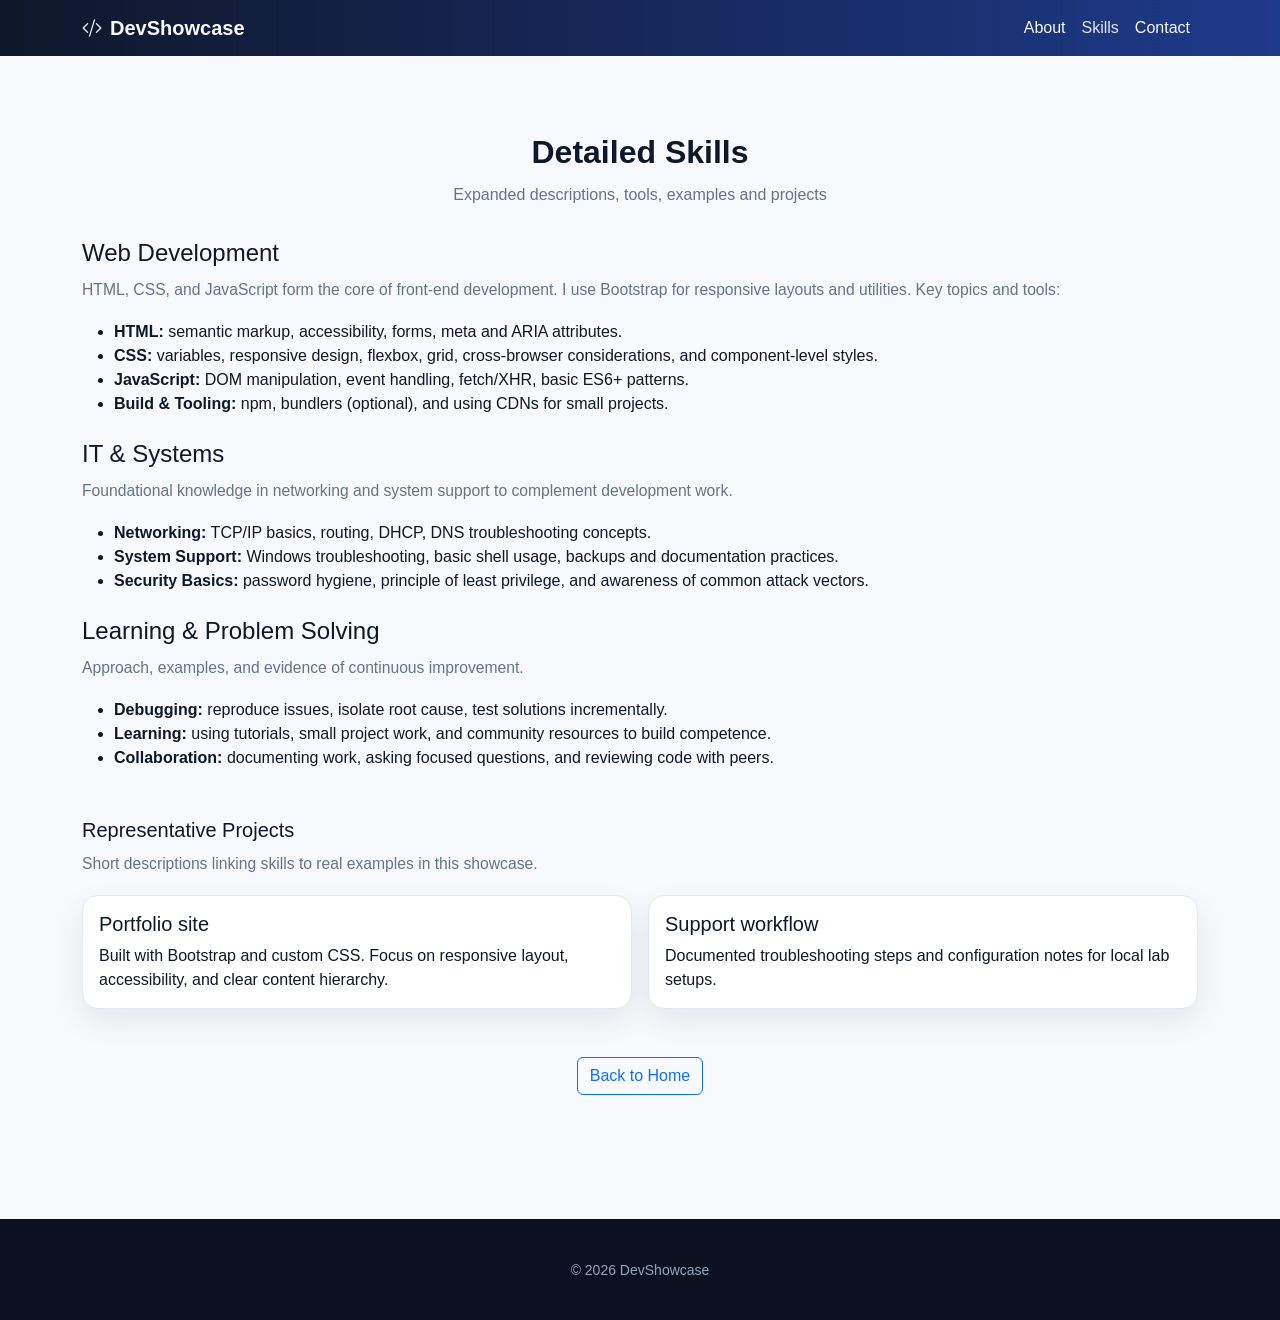
==== skills.html @ 3721557c "Add detailed skills page and navbar styles Introduce skills.html — a dedicated Detailed Skills page " ====
<!DOCTYPE html>
<html lang="en">
<head>
  <meta charset="UTF-8" />
  <meta name="viewport" content="width=device-width, initial-scale=1.0" />
  <title>Skills — DevShowcase</title>
  <link href="https://cdn.jsdelivr.net/npm/bootstrap@5.3.1/dist/css/bootstrap.min.css" rel="stylesheet" />
  <link rel="stylesheet" href="https://cdn.jsdelivr.net/npm/bootstrap-icons@1.11.3/font/bootstrap-icons.css" />
  <link rel="stylesheet" href="assets/css/styles.css" />
  <link rel="stylesheet" href="assets/css/home.css" />
</head>
<body>
  <nav class="navbar navbar-expand-lg navbar-dark sticky-top">
    <div class="container">
      <a class="navbar-brand fw-semibold" href="index.html">
        <i class="bi bi-code-slash me-2"></i>DevShowcase
      </a>
      <button class="navbar-toggler" type="button" data-bs-toggle="collapse" data-bs-target="#navMenu">
        <span class="navbar-toggler-icon"></span>
      </button>
      <div class="collapse navbar-collapse" id="navMenu">
        <ul class="navbar-nav ms-auto">
          <li class="nav-item"><a class="nav-link" href="index.html#about">About</a></li>
          <li class="nav-item"><a class="nav-link active" aria-current="page" href="skills.html">Skills</a></li>
          <li class="nav-item"><a class="nav-link" href="index.html#contact">Contact</a></li>
        </ul>
      </div>
    </div>
  </nav>

  <main class="section">
    <div class="container">
      <h1 class="section-title text-center">Detailed Skills</h1>
      <p class="section-subtitle text-center">Expanded descriptions, tools, examples and projects</p>

      <section class="mt-4">
        <h2 class="h4">Web Development</h2>
        <p class="section-text">HTML, CSS, and JavaScript form the core of front-end development. I use Bootstrap for responsive layouts and utilities. Key topics and tools:</p>
        <ul>
          <li><strong>HTML:</strong> semantic markup, accessibility, forms, meta and ARIA attributes.</li>
          <li><strong>CSS:</strong> variables, responsive design, flexbox, grid, cross-browser considerations, and component-level styles.</li>
          <li><strong>JavaScript:</strong> DOM manipulation, event handling, fetch/XHR, basic ES6+ patterns.</li>
          <li><strong>Build & Tooling:</strong> npm, bundlers (optional), and using CDNs for small projects.</li>
        </ul>
      </section>

      <section class="mt-4">
        <h2 class="h4">IT & Systems</h2>
        <p class="section-text">Foundational knowledge in networking and system support to complement development work.</p>
        <ul>
          <li><strong>Networking:</strong> TCP/IP basics, routing, DHCP, DNS troubleshooting concepts.</li>
          <li><strong>System Support:</strong> Windows troubleshooting, basic shell usage, backups and documentation practices.</li>
          <li><strong>Security Basics:</strong> password hygiene, principle of least privilege, and awareness of common attack vectors.</li>
        </ul>
      </section>

      <section class="mt-4">
        <h2 class="h4">Learning & Problem Solving</h2>
        <p class="section-text">Approach, examples, and evidence of continuous improvement.</p>
        <ul>
          <li><strong>Debugging:</strong> reproduce issues, isolate root cause, test solutions incrementally.</li>
          <li><strong>Learning:</strong> using tutorials, small project work, and community resources to build competence.</li>
          <li><strong>Collaboration:</strong> documenting work, asking focused questions, and reviewing code with peers.</li>
        </ul>
      </section>

      <section class="mt-5">
        <h3 class="h5">Representative Projects</h3>
        <p class="section-text">Short descriptions linking skills to real examples in this showcase.</p>
        <div class="row g-3">
          <div class="col-md-6">
            <div class="project-card info-card p-3">
              <h5>Portfolio site</h5>
              <p class="mb-0">Built with Bootstrap and custom CSS. Focus on responsive layout, accessibility, and clear content hierarchy.</p>
            </div>
          </div>
          <div class="col-md-6">
            <div class="project-card info-card p-3">
              <h5>Support workflow</h5>
              <p class="mb-0">Documented troubleshooting steps and configuration notes for local lab setups.</p>
            </div>
          </div>
        </div>
      </section>

      <div class="text-center mt-5">
        <a href="index.html" class="btn btn-outline-primary">Back to Home</a>
      </div>
    </div>
  </main>

  <footer class="mt-5">
    <div class="container text-center py-3">
      <small>&copy; 2026 DevShowcase</small>
    </div>
  </footer>

  <script src="https://cdn.jsdelivr.net/npm/bootstrap@5.3.1/dist/js/bootstrap.bundle.min.js"></script>
  <script src="assets/js/main.js"></script>
</body>
</html>
---- assets/css/styles.css ----
:root {
  --bg: #f7f9fc;
  --surface: #ffffff;
  --text: #0f172a;
  --muted: #64748b;
  --primary: #2563eb;
  --primary-dark: #1d4ed8;
  --border: #e2e8f0;
  --shadow: 0 12px 32px rgba(15, 23, 42, 0.08);
}

html {
  scroll-behavior: smooth;
}

body {
  background: var(--bg);
  color: var(--text);
  font-family: "Segoe UI", Roboto, Helvetica, Arial, sans-serif;
}

.navbar {
  background: linear-gradient(90deg, #0f172a, #1e3a8a);
}

.navbar-brand,
.nav-link {
  color: #f8fafc !important;
}

.navbar-brand:hover,
.nav-link:hover {
  color: #dbeafe !important;
}

.navbar-brand.active,
.nav-link.active {
  color: #e2e8f0 !important;
}


.section {
  padding: clamp(3.5rem, 6vw, 5rem) 0;
}

.section-alt {
  background: #fff;
}

.section-title {
  font-size: clamp(1.8rem, 3vw, 2rem);
  font-weight: 700;
  margin-bottom: 0.75rem;
}

.section-subtitle {
  color: var(--muted);
  margin-bottom: 2rem;
  font-size: clamp(0.95rem, 1.6vw, 1rem);
}

.info-card,
.skill-card,
.project-card {
  background: var(--surface);
  border: 1px solid var(--border);
  border-radius: 1rem;
  box-shadow: var(--shadow);
}

.info-card {
  padding: clamp(1.25rem, 3vw, 2rem);
}

.section-text {
  color: var(--muted);
  line-height: 1.8;
  font-size: clamp(0.98rem, 1.2vw, 1rem);
}

.profile-panel {
  background: transparent;
  border-radius: 1rem;
  min-height: clamp(260px, 38vw, 360px);
  display: flex;
  align-items: center;
  justify-content: center;
  overflow: hidden;
}

.profile-image {
  width: 100%;
  height: auto;
  max-width: 320px;
  max-height: 320px;
  object-fit: cover;
  object-position: center;
  display: block;
  border: 2px solid #e2e8f0;
  border-radius: 1rem;
  box-shadow: 0 8px 18px rgba(15, 23, 42, 0.08);
  background: #ffffff;
  outline: none;
}

.skill-card {
  padding: 1.5rem 1rem;
  text-align: center;
  height: 100%;
}

.skill-icon {
  font-size: 2rem;
  color: var(--primary);
  margin-bottom: 0.75rem;
}

.project-card {
  overflow: hidden;
  height: 100%;
}

.project-media {
  height: clamp(180px, 22vw, 220px);
  display: flex;
  align-items: center;
  justify-content: center;
  color: #fff;
  font-size: clamp(2rem, 4vw, 3rem);
  background: linear-gradient(135deg, #2563eb, #7c3aed);
}

.project-two {
  background: linear-gradient(135deg, #ec4899, #ef4444);
}

.project-three {
  background: linear-gradient(135deg, #14b8a6, #0ea5e9);
}

.badge-tech {
  display: inline-block;
  background: #eef4ff;
  color: var(--primary);
  font-size: 0.85rem;
  font-weight: 600;
  padding: 0.35rem 0.65rem;
  border-radius: 999px;
  margin: 0.2rem;
}

.contact {
  background: linear-gradient(135deg, #0f172a, #1e3a8a);
}

.contact .section-subtitle {
  color: #dbeafe;
}

.contact-card {
  background: rgba(255, 255, 255, 0.08);
  border: 1px solid rgba(255, 255, 255, 0.12);
  border-radius: 1rem;
  padding: 1.5rem;
  height: 100%;
}

.contact-list li {
  display: flex;
  align-items: center;
  gap: 0.75rem;
  color: #e2e8f0;
  margin-bottom: 0.9rem;
}

.contact-list a,
.social-links a,
.nav-link,
.navbar-brand {
  color: inherit;
  text-decoration: none;
}

.contact-list a:hover,
.social-links a:hover,
.nav-link:hover,
.navbar-brand:hover {
  color: #bfdbfe;
}

.social-links {
  display: flex;
  gap: 0.8rem;
  flex-wrap: wrap;
}

.social-links a,
.social-links button {
  display: inline-flex;
  align-items: center;
  justify-content: center;
  min-width: 48px;
  height: 48px;
  padding: 0 0.75rem;
  border-radius: 999px;
  background: #ffffff;
  color: #0f172a;
  text-decoration: none;
  transition: transform 0.2s ease;
  border: 0;
}

.social-links a:hover,
.social-links button:hover {
  transform: translateY(-2px);
}

.social-link-text {
  gap: 0.4rem;
  font-size: 0.95rem;
  font-weight: 600;
}

.back-to-top {
  position: fixed;
  right: 1rem;
  bottom: 1rem;
  width: 52px;
  height: 52px;
  display: inline-flex;
  align-items: center;
  justify-content: center;
  z-index: 1000;
  box-shadow: 0 10px 24px rgba(37, 99, 235, 0.35);
  opacity: 0;
  visibility: hidden;
  transition: opacity 0.2s ease, visibility 0.2s ease;
}

.back-to-top.visible {
  opacity: 1;
  visibility: visible;
}

footer {
  background: #0b1120;
  color: #94a3b8;
  padding: 1.4rem 0;
}

@media (max-width: 767.98px) {
  .contact form {
    padding: 0 0.25rem;
  }
}

.btn-primary {
  background: var(--primary);
  border-color: var(--primary);
}

.btn-primary:hover {
  background: var(--primary-dark);
  border-color: var(--primary-dark);
}
---- assets/css/home.css ----
/* Home-specific styles moved from styles.css */

.hero {
	background:
		radial-gradient(circle at top right, rgba(37, 99, 235, 0.18), transparent 18%),
		linear-gradient(135deg, #0f172a 0%, #1e3a8a 100%);
	color: #fff;
	padding: clamp(5rem, 9vw, 7rem) 0;
}

.hero .lead {
	max-width: 700px;
	color: #cbd5e1;
	font-size: clamp(1rem, 2vw, 1.25rem);
}

.profile-panel {
	background: transparent;
	border-radius: 1rem;
	min-height: clamp(260px, 38vw, 360px);
	display: flex;
	align-items: center;
	justify-content: center;
	overflow: hidden;
}

.profile-image {
	width: 100%;
	height: auto;
	max-width: 320px;
	max-height: 320px;
	object-fit: cover;
	object-position: center;
	display: block;
	border: 2px solid #e2e8f0;
	border-radius: 1rem;
	box-shadow: 0 8px 18px rgba(15, 23, 42, 0.08);
	background: #ffffff;
	outline: none;
}

.project-media {
	height: clamp(180px, 22vw, 220px);
	display: flex;
	align-items: center;
	justify-content: center;
	color: #fff;
	font-size: clamp(2rem, 4vw, 3rem);
	background: linear-gradient(135deg, #2563eb, #7c3aed);
}

.project-two {
	background: linear-gradient(135deg, #ec4899, #ef4444);
}

.project-three {
	background: linear-gradient(135deg, #14b8a6, #0ea5e9);
}

@media (max-width: 767.98px) {
	.hero .btn {
		width: 100%;
	}

	.hero .d-flex {
		flex-direction: column;
	}
}
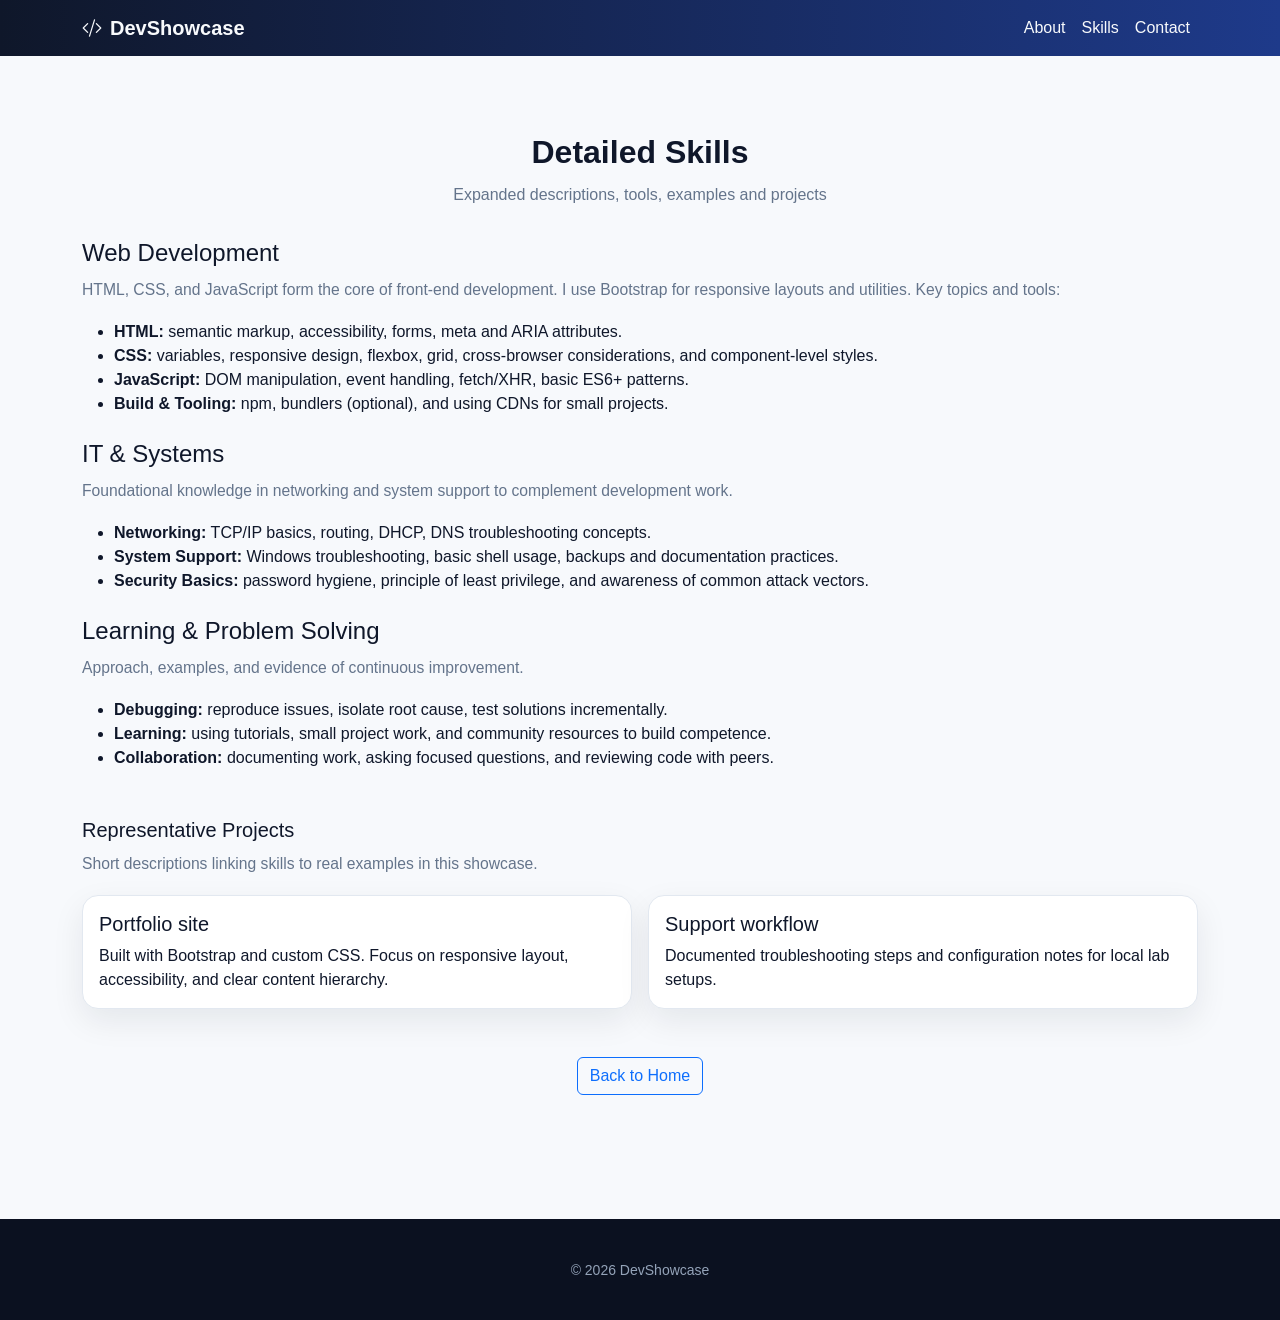
==== commit b4873e18: "Add comments/docs to CSS, JS and skills.html Add clarifying comments and documentation across the co" ====
--- a/skills.html
+++ b/skills.html
@@ -1,6 +1,9 @@
 <!DOCTYPE html>
 <html lang="en">
 <head>
+  <!-- Head metadata and stylesheet links.
+       Note: `styles.css` contains global tokens and components; `home.css` currently holds home-specific visuals
+       but is included here to reuse shared component styles. Keep CSS ordering: general -> page-specific. -->
   <meta charset="UTF-8" />
   <meta name="viewport" content="width=device-width, initial-scale=1.0" />
   <title>Skills — DevShowcase</title>
@@ -10,6 +13,7 @@
   <link rel="stylesheet" href="assets/css/home.css" />
 </head>
 <body>
+  <!-- Navigation: links back to the home page and to contact anchors on the home page. -->
   <nav class="navbar navbar-expand-lg navbar-dark sticky-top">
     <div class="container">
       <a class="navbar-brand fw-semibold" href="index.html">
@@ -28,6 +32,8 @@
     </div>
   </nav>
 
+  <!-- Main content: detailed breakdown of skills, tools, and representative projects.
+       This page is standalone and can be maintained independently of the home summary. -->
   <main class="section">
     <div class="container">
       <h1 class="section-title text-center">Detailed Skills</h1>
@@ -84,6 +90,7 @@
       </section>
 
       <div class="text-center mt-5">
+        <!-- Return to the home page summary. Use site-wide components from `styles.css` for consistency. -->
         <a href="index.html" class="btn btn-outline-primary">Back to Home</a>
       </div>
     </div>
--- a/assets/css/styles.css
+++ b/assets/css/styles.css
@@ -1,93 +1,146 @@
+/*
+  styles.css
+  Project-specific styling for DevShowcase.
+  This file defines the visual theme, layout, card styles, responsive behavior,
+  and component appearance used throughout the portfolio website.
+*/
+
+/* Theme variables for consistent colors, elevation, and spacing. */
 :root {
-  --bg: #f7f9fc;
-  --surface: #ffffff;
-  --text: #0f172a;
-  --muted: #64748b;
-  --primary: #2563eb;
-  --primary-dark: #1d4ed8;
-  --border: #e2e8f0;
-  --shadow: 0 12px 32px rgba(15, 23, 42, 0.08);
-}
-
+  --bg: #f7f9fc; /* Page background color */
+  --surface: #ffffff; /* Card and panel backgrounds */
+  --text: #0f172a; /* Primary text color */
+  --muted: #64748b; /* Paragraph and secondary text color */
+  --primary: #2563eb; /* Primary brand color */
+  --primary-dark: #1d4ed8; /* Darker primary color for hover states */
+  --border: #e2e8f0; /* Light border for cards and panels */
+  --shadow: 0 12px 32px rgba(15, 23, 42, 0.08); /* Soft drop shadow */
+}
+
+/* Enable smooth scrolling for internal anchor navigation. */
 html {
   scroll-behavior: smooth;
 }
 
+/* Base page typography and background for the entire site. */
 body {
   background: var(--bg);
   color: var(--text);
   font-family: "Segoe UI", Roboto, Helvetica, Arial, sans-serif;
 }
 
+/* Navbar background uses a dark gradient to contrast with page sections. */
 .navbar {
   background: linear-gradient(90deg, #0f172a, #1e3a8a);
 }
-
+/*
+  Global design tokens and site-wide CSS variables.
+  - Keep color and spacing tokens here so they are reused across pages.
+  - Changing these values affects the entire site (primary color, background, text).
+*/
+
+/* Ensure nav text remains visible on the dark navbar background. */
 .navbar-brand,
 .nav-link {
   color: #f8fafc !important;
 }
 
-.navbar-brand:hover,
-.nav-link:hover {
-  color: #dbeafe !important;
-}
-
-.navbar-brand.active,
-.nav-link.active {
-  color: #e2e8f0 !important;
-}
-
-
+/* Hero section visual design and spacing. */
+.hero {
+  background:
+    radial-gradient(circle at top right, rgba(37, 99, 235, 0.18), transparent 18%),
+    linear-gradient(135deg, #0f172a 0%, #1e3a8a 100%);
+  color: #fff;
+  padding: clamp(5rem, 9vw, 7rem) 0;
+}
+/* Navbar/link color notes:
+   - `.navbar` uses a dark gradient background for contrast.
+   - `.navbar-brand` and `.nav-link` are forced to a light color for readability.
+   - `!important` is used to override Bootstrap defaults where necessary.
+*/
+
+/* Text styling for the hero subtitle paragraph. */
+.hero .lead {
+  max-width: 700px;
+/*
+  Section utilities
+  - `.section` provides consistent vertical spacing between major page blocks.
+  - `.section-alt` is used for alternating backgrounds (white surface vs. page background).
+*/
+  color: #cbd5e1;
+  font-size: clamp(1rem, 2vw, 1.25rem);
+}
+
+/* General vertical spacing for all section blocks. */
 .section {
   padding: clamp(3.5rem, 6vw, 5rem) 0;
 }
 
+/* Alternate background for non-hero sections to separate content visually. */
 .section-alt {
   background: #fff;
 }
 
+/* Section headings use responsive sizing and strong weight. */
+/* Card components
+   - Reused by About, Skills, and Projects sections.
+   - Keep padding/typography small and component-specific styles in the page CSS (e.g. home.css).
+*/
 .section-title {
   font-size: clamp(1.8rem, 3vw, 2rem);
   font-weight: 700;
   margin-bottom: 0.75rem;
 }
 
+/* Section subtitle text with muted color and spacing. */
 .section-subtitle {
   color: var(--muted);
   margin-bottom: 2rem;
   font-size: clamp(0.95rem, 1.6vw, 1rem);
 }
 
+/* Shared card styling for informational panels and feature cards. */
 .info-card,
 .skill-card,
 .project-card {
   background: var(--surface);
   border: 1px solid var(--border);
   border-radius: 1rem;
+/* Project card visuals
+   - Provides a tall color block that visually represents a project.
+   - Variants (`.project-two`, `.project-three`) are decorative gradients.
+*/
   box-shadow: var(--shadow);
 }
 
+/* Additional padding on the about/info card for readability. */
 .info-card {
   padding: clamp(1.25rem, 3vw, 2rem);
 }
 
+/* Paragraph body text styling used in content sections. */
 .section-text {
   color: var(--muted);
   line-height: 1.8;
   font-size: clamp(0.98rem, 1.2vw, 1rem);
 }
 
+/* Container for the profile image, centered and clipped gracefully. */
 .profile-panel {
   background: transparent;
   border-radius: 1rem;
   min-height: clamp(260px, 38vw, 360px);
+/* Social link buttons
+   - Small circular elements used in the contact area to link to external profiles.
+   - Kept white so icons remain visible on the dark contact background.
+*/
   display: flex;
   align-items: center;
   justify-content: center;
   overflow: hidden;
 }
 
+/* Profile image appearance and responsive maximum sizing. */
 .profile-image {
   width: 100%;
   height: auto;
@@ -97,29 +150,40 @@
   object-position: center;
   display: block;
   border: 2px solid #e2e8f0;
+/* Floating Back-to-top
+   - Hidden by default, toggled via JS when the user scrolls down.
+   - Kept accessible with `aria-label` in the HTML.
+*/
   border-radius: 1rem;
   box-shadow: 0 8px 18px rgba(15, 23, 42, 0.08);
   background: #ffffff;
   outline: none;
 }
 
+/* Responsive helpers
+   - Media queries are intentionally narrow and only change layout/padding for small screens.
+*/
+/* Skill cards are centered and sized to fill available space. */
 .skill-card {
   padding: 1.5rem 1rem;
   text-align: center;
   height: 100%;
 }
 
+/* Icon styling inside each skill card. */
 .skill-icon {
   font-size: 2rem;
   color: var(--primary);
   margin-bottom: 0.75rem;
 }
 
+/* Placeholder project card styling kept for future expansion. */
 .project-card {
   overflow: hidden;
   height: 100%;
 }
 
+/* Example project media styling for future project cards. */
 .project-media {
   height: clamp(180px, 22vw, 220px);
   display: flex;
@@ -138,6 +202,7 @@
   background: linear-gradient(135deg, #14b8a6, #0ea5e9);
 }
 
+/* Reusable technology badge styling for future content tags. */
 .badge-tech {
   display: inline-block;
   background: #eef4ff;
@@ -149,14 +214,17 @@
   margin: 0.2rem;
 }
 
+/* Contact section uses a darker gradient to stand out from other content. */
 .contact {
   background: linear-gradient(135deg, #0f172a, #1e3a8a);
 }
 
+/* Contact section subtitle color to improve contrast on dark background. */
 .contact .section-subtitle {
   color: #dbeafe;
 }
 
+/* Contact cards maintain the same elevated style as other card elements. */
 .contact-card {
   background: rgba(255, 255, 255, 0.08);
   border: 1px solid rgba(255, 255, 255, 0.12);
@@ -165,6 +233,7 @@
   height: 100%;
 }
 
+/* Contact list items align icons with text and use spacing for readability. */
 .contact-list li {
   display: flex;
   align-items: center;
@@ -173,6 +242,7 @@
   margin-bottom: 0.9rem;
 }
 
+/* Preserve inherited link color and remove underline decoration. */
 .contact-list a,
 .social-links a,
 .nav-link,
@@ -181,6 +251,7 @@
   text-decoration: none;
 }
 
+/* Hover states for links to provide visual feedback. */
 .contact-list a:hover,
 .social-links a:hover,
 .nav-link:hover,
@@ -188,12 +259,14 @@
   color: #bfdbfe;
 }
 
+/* Social links are grouped and wrapped on smaller screens. */
 .social-links {
   display: flex;
   gap: 0.8rem;
   flex-wrap: wrap;
 }
 
+/* Button and social icon styles for consistent shape and spacing. */
 .social-links a,
 .social-links button {
   display: inline-flex;
@@ -210,17 +283,20 @@
   border: 0;
 }
 
+/* Slight lift on hover to indicate interactivity. */
 .social-links a:hover,
 .social-links button:hover {
   transform: translateY(-2px);
 }
 
+/* Text button variant for the email modal trigger. */
 .social-link-text {
   gap: 0.4rem;
   font-size: 0.95rem;
   font-weight: 600;
 }
 
+/* Back-to-top button is initially hidden and shown by JavaScript. */
 .back-to-top {
   position: fixed;
   right: 1rem;
@@ -237,22 +313,61 @@
   transition: opacity 0.2s ease, visibility 0.2s ease;
 }
 
+/* Visible state for the back-to-top button when page is scrolled. */
 .back-to-top.visible {
   opacity: 1;
   visibility: visible;
 }
 
+/* Footer styling for the page bottom. */
 footer {
   background: #0b1120;
   color: #94a3b8;
   padding: 1.4rem 0;
 }
 
+/* Mobile-specific adjustments for smaller screens. */
 @media (max-width: 767.98px) {
+  .hero .btn {
+    width: 100%;
+  }
+
+  .hero .d-flex {
+    flex-direction: column;
+  }
+}
+
+/* Extra responsive rules enhance readability and compact layouts. */
+@media (max-width: 575.98px) {
+  .navbar-brand {
+    font-size: 0.95rem;
+  }
+
+  .section {
+    padding: 3rem 0;
+  }
+
+  .info-card,
+  .skill-card,
+  .project-card {
+    border-radius: 0.85rem;
+  }
+}
+
+/* Primary button theme colors used consistently across the site. */
+.btn-primary {
+  background: var(--primary);
+  border-color: var(--primary);
+}
+
+.btn-primary:hover {
+  background: var(--primary-dark);
+  border-color: var(--primary-dark);
+}
+
   .contact form {
     padding: 0 0.25rem;
   }
-}
 
 .btn-primary {
   background: var(--primary);
--- a/assets/css/home.css
+++ b/assets/css/home.css
@@ -1,4 +1,17 @@
 /* Home-specific styles moved from styles.css */
+
+/*
+	Home page stylesheet
+
+	Purpose:
+	- Contains styles that are specific to the home page only (hero, profile panel, project visuals).
+	- Keeps page-level decorative rules separate from `styles.css` which holds site-wide tokens and components.
+
+	Maintenance notes:
+	- Only add selectors here that are used exclusively on the home page markup.
+	- Avoid redefining color variables here; update tokens in `styles.css` when needed.
+	- Small responsive tweaks for the home layout live here.
+*/
 
 .hero {
 	background:
@@ -8,11 +21,21 @@
 	padding: clamp(5rem, 9vw, 7rem) 0;
 }
 
+/* Hero block
+	 - Large, attention-grabbing header for the landing page.
+	 - Uses layered gradients for a subtle decorative effect.
+	 - Padding uses `clamp()` to scale between a sensible min and max.
+*/
+
 .hero .lead {
 	max-width: 700px;
 	color: #cbd5e1;
 	font-size: clamp(1rem, 2vw, 1.25rem);
 }
+
+/* Hero lead paragraph
+	 - Constrains line-length for readability and scales text responsively.
+*/
 
 .profile-panel {
 	background: transparent;
@@ -23,6 +46,10 @@
 	justify-content: center;
 	overflow: hidden;
 }
+
+/* Profile panel
+	 - Centers the profile image and ensures a consistent visual block height.
+*/
 
 .profile-image {
 	width: 100%;
@@ -39,6 +66,11 @@
 	outline: none;
 }
 
+/* Profile image
+	 - Constrain dimensions to keep layout stable across devices.
+	 - `object-fit: cover` preserves aspect ratio while filling the container.
+*/
+
 .project-media {
 	height: clamp(180px, 22vw, 220px);
 	display: flex;
@@ -48,6 +80,11 @@
 	font-size: clamp(2rem, 4vw, 3rem);
 	background: linear-gradient(135deg, #2563eb, #7c3aed);
 }
+
+/* Project media block
+	 - Used to create a colorful, visual header within each project card.
+	 - Keep content minimal (icon or short title) to preserve the visual.
+*/
 
 .project-two {
 	background: linear-gradient(135deg, #ec4899, #ef4444);
@@ -66,3 +103,7 @@
 		flex-direction: column;
 	}
 }
+
+/* Mobile-specific home tweaks
+	 - Stack action buttons under the hero on narrow viewports for better tap targets.
+*/
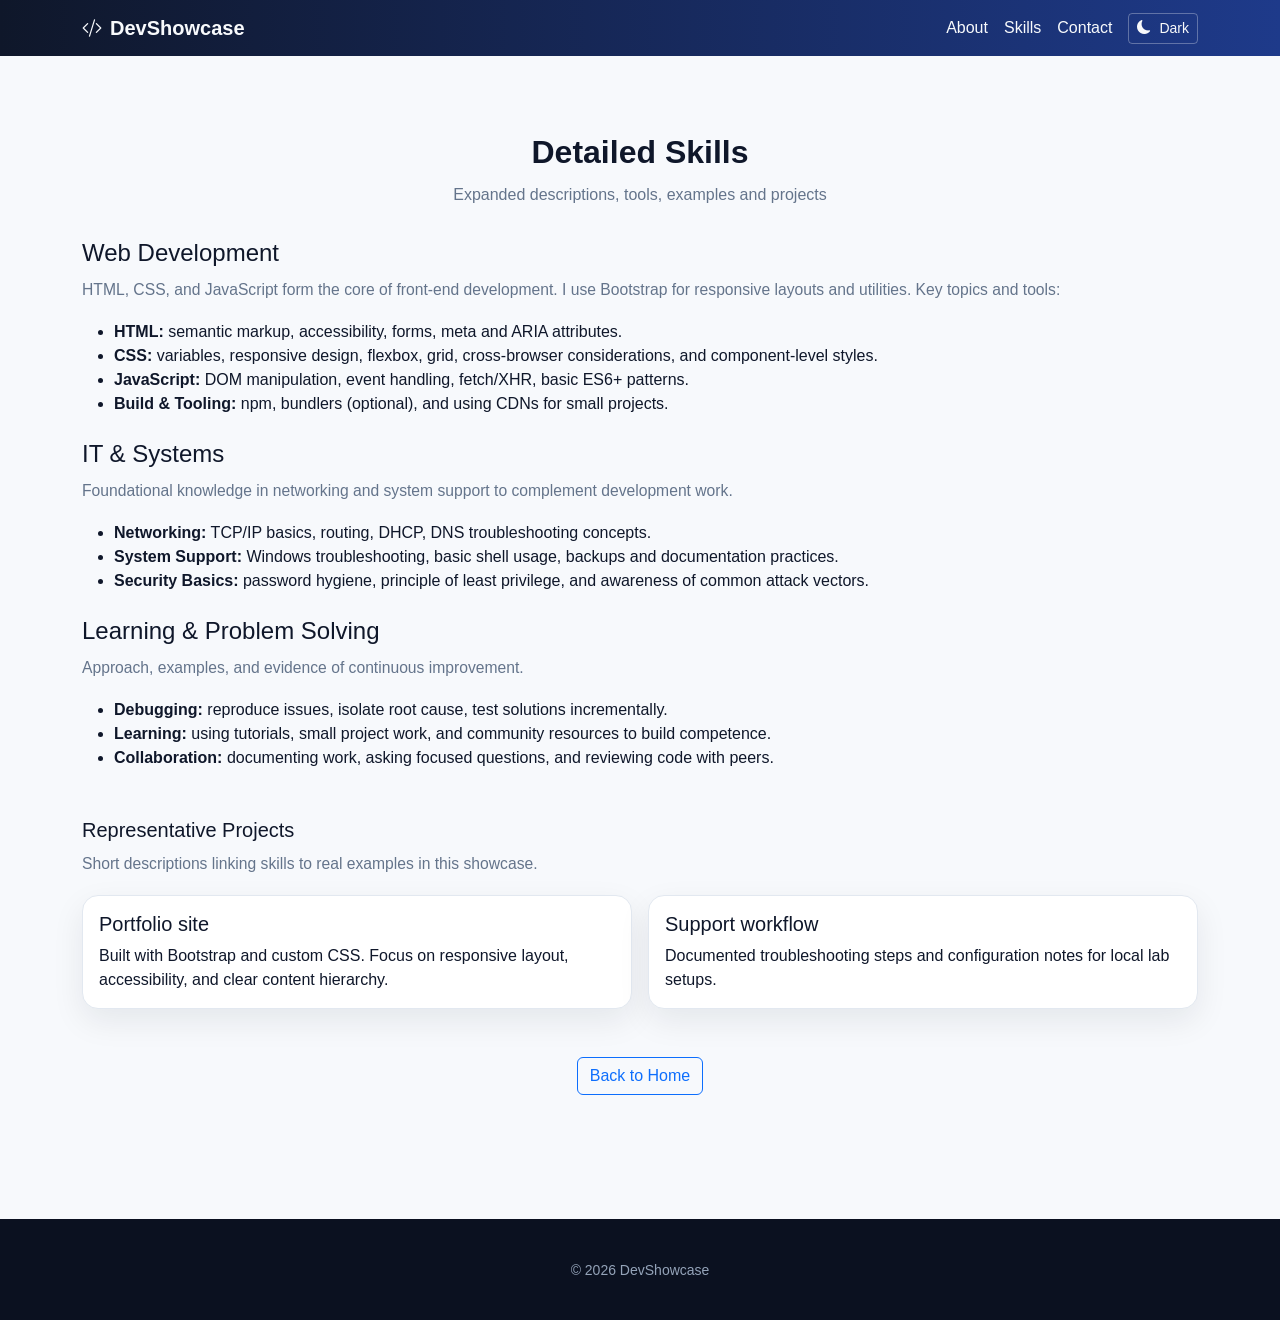
==== commit 28bdfeb4: "Add dark mode toggle with theme persistence Implement dark mode support with a theme toggle button i" ====
--- a/skills.html
+++ b/skills.html
@@ -1,9 +1,6 @@
 <!DOCTYPE html>
 <html lang="en">
 <head>
-  <!-- Head metadata and stylesheet links.
-       Note: `styles.css` contains global tokens and components; `home.css` currently holds home-specific visuals
-       but is included here to reuse shared component styles. Keep CSS ordering: general -> page-specific. -->
   <meta charset="UTF-8" />
   <meta name="viewport" content="width=device-width, initial-scale=1.0" />
   <title>Skills — DevShowcase</title>
@@ -13,7 +10,6 @@
   <link rel="stylesheet" href="assets/css/home.css" />
 </head>
 <body>
-  <!-- Navigation: links back to the home page and to contact anchors on the home page. -->
   <nav class="navbar navbar-expand-lg navbar-dark sticky-top">
     <div class="container">
       <a class="navbar-brand fw-semibold" href="index.html">
@@ -28,12 +24,14 @@
           <li class="nav-item"><a class="nav-link active" aria-current="page" href="skills.html">Skills</a></li>
           <li class="nav-item"><a class="nav-link" href="index.html#contact">Contact</a></li>
         </ul>
+        <button class="theme-toggle btn btn-outline-light btn-sm ms-2" type="button" aria-label="Toggle dark mode" aria-pressed="false">
+          <i class="bi bi-moon-fill"></i>
+          <span class="theme-label ms-2">Dark</span>
+        </button>
       </div>
     </div>
   </nav>
 
-  <!-- Main content: detailed breakdown of skills, tools, and representative projects.
-       This page is standalone and can be maintained independently of the home summary. -->
   <main class="section">
     <div class="container">
       <h1 class="section-title text-center">Detailed Skills</h1>
@@ -90,7 +88,6 @@
       </section>
 
       <div class="text-center mt-5">
-        <!-- Return to the home page summary. Use site-wide components from `styles.css` for consistency. -->
         <a href="index.html" class="btn btn-outline-primary">Back to Home</a>
       </div>
     </div>
--- a/assets/css/styles.css
+++ b/assets/css/styles.css
@@ -9,12 +9,27 @@
 :root {
   --bg: #f7f9fc; /* Page background color */
   --surface: #ffffff; /* Card and panel backgrounds */
+  --surface-alt: #ffffff; /* Alternate section background */
   --text: #0f172a; /* Primary text color */
   --muted: #64748b; /* Paragraph and secondary text color */
   --primary: #2563eb; /* Primary brand color */
   --primary-dark: #1d4ed8; /* Darker primary color for hover states */
   --border: #e2e8f0; /* Light border for cards and panels */
   --shadow: 0 12px 32px rgba(15, 23, 42, 0.08); /* Soft drop shadow */
+  color-scheme: light;
+}
+
+body[data-theme="dark"] {
+  --bg: #020617;
+  --surface: #0f172a;
+  --surface-alt: #111827;
+  --text: #f8fafc;
+  --muted: #cbd5e1;
+  --primary: #60a5fa;
+  --primary-dark: #3b82f6;
+  --border: rgba(148, 163, 184, 0.28);
+  --shadow: 0 16px 40px rgba(2, 6, 23, 0.45);
+  color-scheme: dark;
 }
 
 /* Enable smooth scrolling for internal anchor navigation. */
@@ -27,17 +42,13 @@
   background: var(--bg);
   color: var(--text);
   font-family: "Segoe UI", Roboto, Helvetica, Arial, sans-serif;
+  transition: background-color 0.2s ease, color 0.2s ease;
 }
 
 /* Navbar background uses a dark gradient to contrast with page sections. */
 .navbar {
   background: linear-gradient(90deg, #0f172a, #1e3a8a);
 }
-/*
-  Global design tokens and site-wide CSS variables.
-  - Keep color and spacing tokens here so they are reused across pages.
-  - Changing these values affects the entire site (primary color, background, text).
-*/
 
 /* Ensure nav text remains visible on the dark navbar background. */
 .navbar-brand,
@@ -53,20 +64,10 @@
   color: #fff;
   padding: clamp(5rem, 9vw, 7rem) 0;
 }
-/* Navbar/link color notes:
-   - `.navbar` uses a dark gradient background for contrast.
-   - `.navbar-brand` and `.nav-link` are forced to a light color for readability.
-   - `!important` is used to override Bootstrap defaults where necessary.
-*/
 
 /* Text styling for the hero subtitle paragraph. */
 .hero .lead {
   max-width: 700px;
-/*
-  Section utilities
-  - `.section` provides consistent vertical spacing between major page blocks.
-  - `.section-alt` is used for alternating backgrounds (white surface vs. page background).
-*/
   color: #cbd5e1;
   font-size: clamp(1rem, 2vw, 1.25rem);
 }
@@ -78,14 +79,10 @@
 
 /* Alternate background for non-hero sections to separate content visually. */
 .section-alt {
-  background: #fff;
+  background: var(--surface-alt);
 }
 
 /* Section headings use responsive sizing and strong weight. */
-/* Card components
-   - Reused by About, Skills, and Projects sections.
-   - Keep padding/typography small and component-specific styles in the page CSS (e.g. home.css).
-*/
 .section-title {
   font-size: clamp(1.8rem, 3vw, 2rem);
   font-weight: 700;
@@ -106,10 +103,6 @@
   background: var(--surface);
   border: 1px solid var(--border);
   border-radius: 1rem;
-/* Project card visuals
-   - Provides a tall color block that visually represents a project.
-   - Variants (`.project-two`, `.project-three`) are decorative gradients.
-*/
   box-shadow: var(--shadow);
 }
 
@@ -130,10 +123,6 @@
   background: transparent;
   border-radius: 1rem;
   min-height: clamp(260px, 38vw, 360px);
-/* Social link buttons
-   - Small circular elements used in the contact area to link to external profiles.
-   - Kept white so icons remain visible on the dark contact background.
-*/
   display: flex;
   align-items: center;
   justify-content: center;
@@ -150,19 +139,12 @@
   object-position: center;
   display: block;
   border: 2px solid #e2e8f0;
-/* Floating Back-to-top
-   - Hidden by default, toggled via JS when the user scrolls down.
-   - Kept accessible with `aria-label` in the HTML.
-*/
   border-radius: 1rem;
   box-shadow: 0 8px 18px rgba(15, 23, 42, 0.08);
   background: #ffffff;
   outline: none;
 }
 
-/* Responsive helpers
-   - Media queries are intentionally narrow and only change layout/padding for small screens.
-*/
 /* Skill cards are centered and sized to fill available space. */
 .skill-card {
   padding: 1.5rem 1rem;
@@ -205,13 +187,30 @@
 /* Reusable technology badge styling for future content tags. */
 .badge-tech {
   display: inline-block;
-  background: #eef4ff;
+  background: rgba(37, 99, 235, 0.12);
   color: var(--primary);
   font-size: 0.85rem;
   font-weight: 600;
   padding: 0.35rem 0.65rem;
   border-radius: 999px;
   margin: 0.2rem;
+}
+
+.theme-toggle {
+  display: inline-flex;
+  align-items: center;
+  justify-content: center;
+  border-color: rgba(255, 255, 255, 0.3);
+}
+
+body[data-theme="dark"] .theme-toggle {
+  color: #f8fafc;
+  border-color: rgba(248, 250, 252, 0.25);
+}
+
+body[data-theme="dark"] .theme-toggle:hover {
+  color: #f8fafc;
+  background: rgba(255, 255, 255, 0.1);
 }
 
 /* Contact section uses a darker gradient to stand out from other content. */
@@ -257,6 +256,41 @@
 .nav-link:hover,
 .navbar-brand:hover {
   color: #bfdbfe;
+}
+
+body[data-theme="dark"] .social-links a,
+body[data-theme="dark"] .social-links button {
+  background: var(--surface);
+  color: var(--text);
+  border: 1px solid var(--border);
+}
+
+body[data-theme="dark"] .modal-content {
+  background: var(--surface);
+  color: var(--text);
+  border-color: var(--border);
+}
+
+body[data-theme="dark"] .modal-header,
+body[data-theme="dark"] .modal-footer {
+  border-color: var(--border);
+}
+
+body[data-theme="dark"] .form-control {
+  background: var(--bg);
+  color: var(--text);
+  border-color: var(--border);
+}
+
+body[data-theme="dark"] .form-control:focus {
+  background: var(--bg);
+  color: var(--text);
+  border-color: var(--primary);
+  box-shadow: 0 0 0 0.2rem rgba(96, 165, 250, 0.25);
+}
+
+body[data-theme="dark"] .btn-close {
+  filter: invert(1) grayscale(100%) brightness(200%);
 }
 
 /* Social links are grouped and wrapped on smaller screens. */
